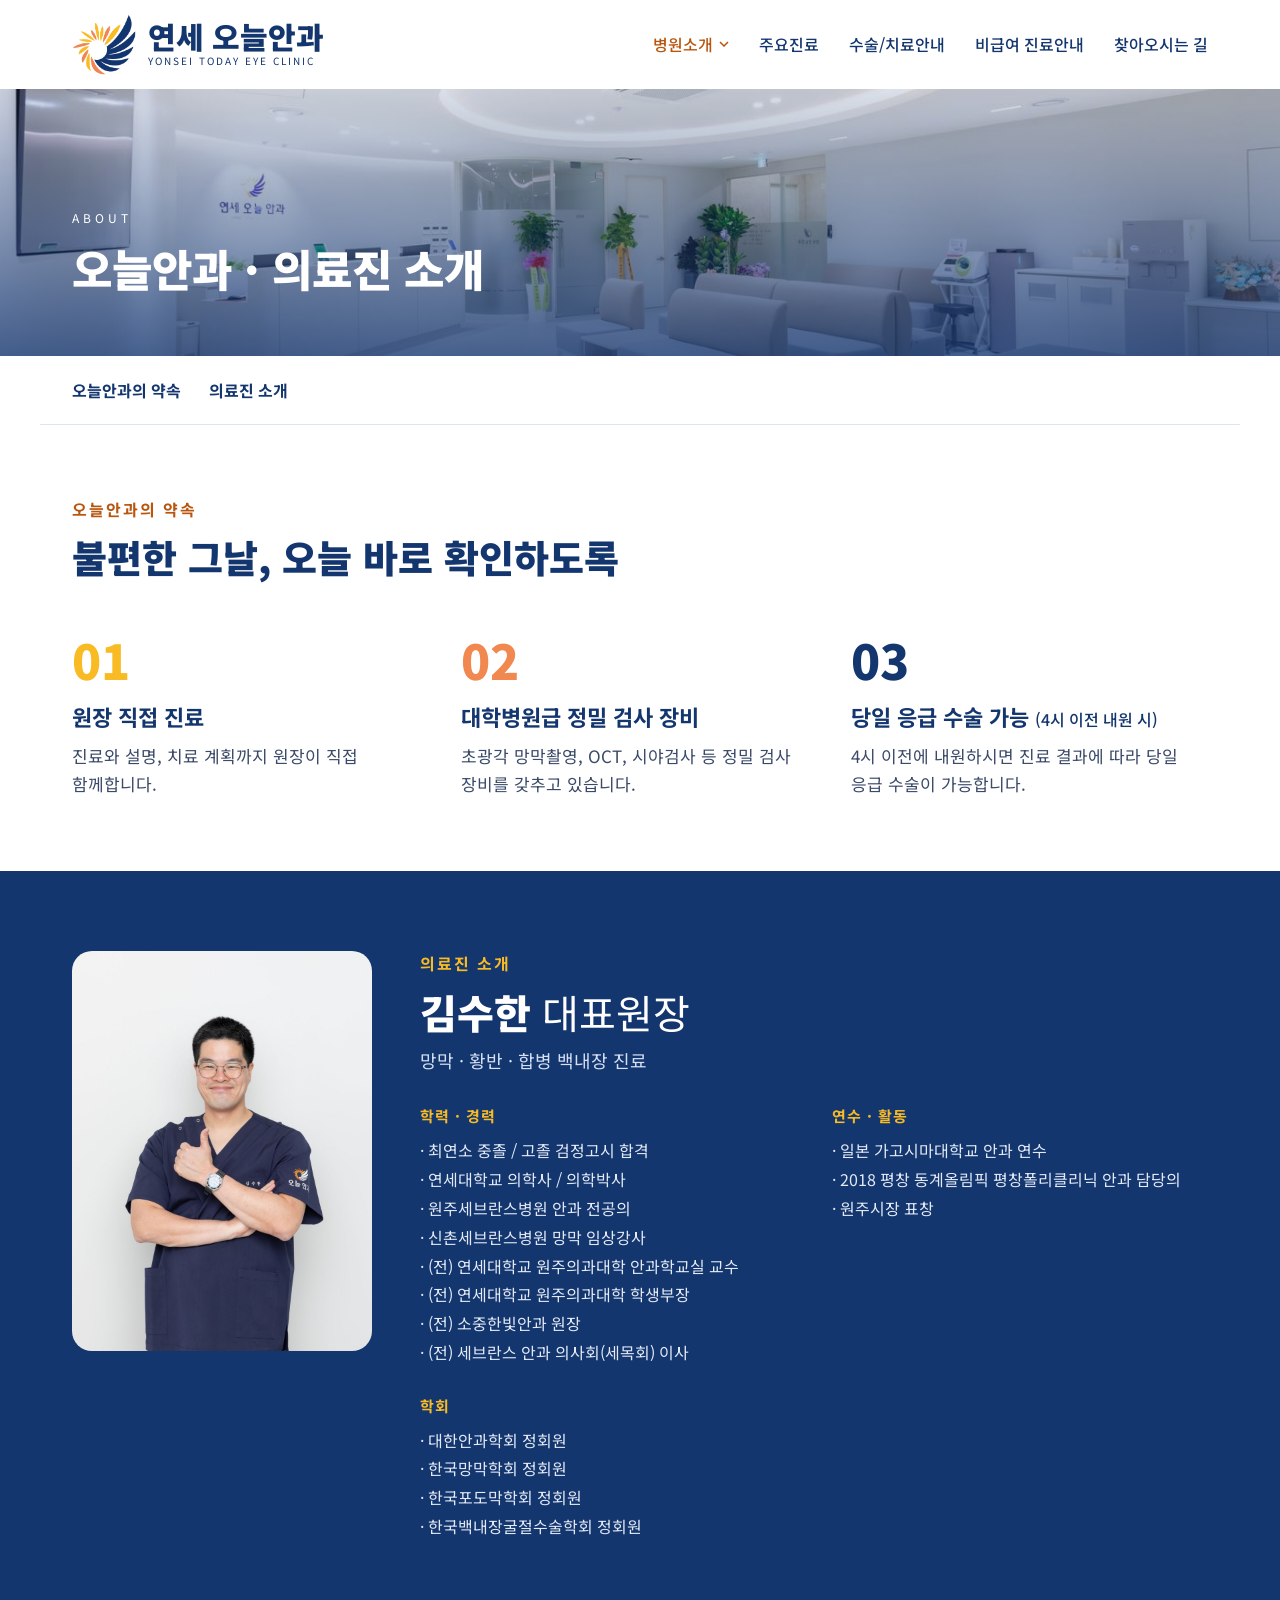
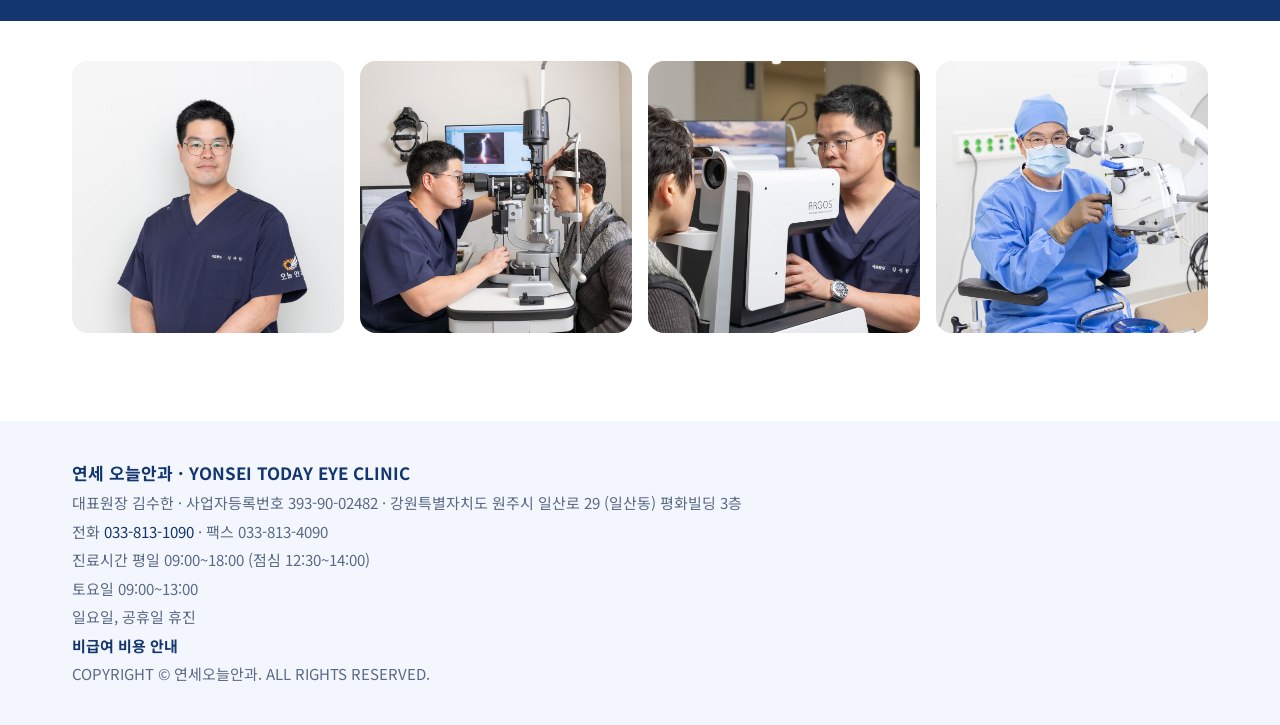
==== about.html @ 513e9a5f "Add files via upload" ====
<!doctype html>
<html lang="ko">
<head>
<meta charset="utf-8">
<meta name="viewport" content="width=device-width, initial-scale=1">
<title>오늘안과 · 의료진 소개 | 연세 오늘안과</title>
<meta name="description" content="오늘안과의 약속과 김수한 대표원장 소개 - 연세대학교 원주의과대학 안과학교실 교수 출신 원장이 직접 진료합니다.">
<meta property="og:title" content="오늘안과 · 의료진 소개 | 연세 오늘안과">
<meta property="og:description" content="오늘안과의 약속과 김수한 대표원장 소개 - 연세대학교 원주의과대학 안과학교실 교수 출신 원장이 직접 진료합니다.">
<meta property="og:image" content="assets/photos/tour-entrance.jpg">
<link rel="preconnect" href="https://fonts.googleapis.com">
<link rel="stylesheet" href="https://fonts.googleapis.com/css2?family=Noto+Sans+KR:wght@400;500;700;900&family=Nanum+Brush+Script&display=swap">
<link rel="stylesheet" href="assets/style.css">
</head>
<body>
<div style="font-family: 'Noto Sans KR', sans-serif; color: #1D2A44; background: #FFFFFF">

<header class="site-header" style="display: flex; flex-wrap: wrap; align-items: center; justify-content: space-between; gap: 12px 24px; max-width: 1200px; margin: 0 auto; padding: 14px 32px; box-sizing: border-box">
<a href="index.html" class="logo" style="display: flex; align-items: center; gap: 12px">
<span class="mark"><img class="sun" src="assets/sun.png" alt=""><img class="wing" src="assets/wing.png" alt=""></span>
<span><span style="display: block; font-size: 30px; font-weight: 900; color: #14366F; line-height: 1.1">연세 오늘안과</span><span style="display: block; font-size: 10px; letter-spacing: 2px; color: #14366F">YONSEI TODAY EYE CLINIC</span></span>
</a>
<button class="menu-btn" type="button" aria-label="메뉴 열기" aria-expanded="false" aria-controls="gnb"><svg width="26" height="26" viewBox="0 0 26 26" aria-hidden="true"><path d="M3 7h20M3 13h20M3 19h20" stroke="currentColor" stroke-width="2" stroke-linecap="round"/></svg></button>
<nav id="gnb" style="display: flex; flex-wrap: wrap; align-items: center; gap: 8px 30px; font-size: 16px; font-weight: 500">
<div class="dd on"><a class="top" href="about.html">병원소개 <svg width="10" height="6" viewBox="0 0 10 6" aria-hidden="true"><path d="M1 1l4 4 4-4" fill="none" stroke="currentColor" stroke-width="1.5"/></svg></a><div class="menu"><div class="box"><a href="about.html" aria-current="page">오늘안과 · 의료진 소개</a><a href="facility.html">병원 둘러보기 · 장비</a></div></div></div><a href="clinics.html">주요진료</a><a href="surgery.html">수술/치료안내</a><a href="fees.html">비급여 진료안내</a><a href="directions.html">찾아오시는 길</a>
</nav>
</header>

<section class="pagehero" style="background-image: url('assets/photos/tour-lobby.jpg')">
<div class="wrap"><div class="eyebrow" style="color: #FFFFFF">ABOUT</div><h1>오늘안과 · 의료진 소개</h1></div>
</section>
<nav class="subtabs wrap" aria-label="페이지 내 이동"><a href="#promise">오늘안과의 약속</a><a href="#doctor">의료진 소개</a></nav>

<div id="promise">
<section style="max-width: 1200px; margin: 0 auto; padding: 72px 32px; box-sizing: border-box">
<div style="font-size: 16px; font-weight: 700; color: #B8560F; letter-spacing: 2px">오늘안과의 약속</div>
<h2 style="margin: 8px 0 40px; font-size: 38px; font-weight: 900; color: #14366F">불편한 그날, 오늘 바로 확인하도록</h2>
<div style="display: grid; grid-template-columns: repeat(auto-fit, minmax(280px, 1fr)); gap: 32px">
<div><div style="font-size: 48px; font-weight: 900; color: #F9BB24">01</div><div style="font-size: 22px; font-weight: 700; color: #14366F; margin: 6px 0 10px">원장 직접 진료</div><p style="margin: 0; font-size: 17px; line-height: 1.7; color: #3B4A68">진료와 설명, 치료 계획까지 원장이 직접 함께합니다.</p></div>
<div><div style="font-size: 48px; font-weight: 900; color: #F08850">02</div><div style="font-size: 22px; font-weight: 700; color: #14366F; margin: 6px 0 10px">대학병원급 정밀 검사 장비</div><p style="margin: 0; font-size: 17px; line-height: 1.7; color: #3B4A68">초광각 망막촬영, OCT, 시야검사 등 정밀 검사 장비를 갖추고 있습니다.</p></div>
<div><div style="font-size: 48px; font-weight: 900; color: #14366F">03</div><div style="font-size: 22px; font-weight: 700; color: #14366F; margin: 6px 0 10px">당일 응급 수술 가능 <span style="font-size: 16px; font-weight: 500">(4시 이전 내원 시)</span></div><p style="margin: 0; font-size: 17px; line-height: 1.7; color: #3B4A68">4시 이전에 내원하시면 진료 결과에 따라 당일 응급 수술이 가능합니다.</p></div>
</div>
</section>

</div>

<section id="doctor" style="background: #14366F">
<div style="display: flex; flex-wrap: wrap; align-items: flex-start; gap: 48px; max-width: 1200px; margin: 0 auto; padding: 80px 32px; box-sizing: border-box">
<div style="flex: 0 0 300px"><img src="assets/photos/doctor-thumbs.jpg" alt="김수한 대표원장" data-zoom style="display: block; width: 300px; max-width: 100%; aspect-ratio: 3/4; object-fit: cover; object-position: center 22%; border-radius: 20px"></div>
<div style="flex: 1 1 520px; color: #FFFFFF">
<div style="font-size: 16px; font-weight: 700; color: #F9BB24; letter-spacing: 2px">의료진 소개</div>
<h2 style="margin: 8px 0 6px; font-size: 40px; font-weight: 900">김수한 <span style="font-weight: 400">대표원장</span></h2>
<p style="margin: 0 0 32px; font-size: 18px; color: #D6E0F2">망막 · 황반 · 합병 백내장 진료</p>
<div style="display: grid; grid-template-columns: repeat(auto-fit, minmax(260px, 1fr)); gap: 28px 36px">
<div><div style="font-size: 15px; font-weight: 700; color: #F9BB24; letter-spacing: 1px; margin-bottom: 10px">학력 · 경력</div><div style="font-size: 16px; line-height: 1.8; color: #E3EAF6">· 최연소 중졸 / 고졸 검정고시 합격</div><div style="font-size: 16px; line-height: 1.8; color: #E3EAF6">· 연세대학교 의학사 / 의학박사</div><div style="font-size: 16px; line-height: 1.8; color: #E3EAF6">· 원주세브란스병원 안과 전공의</div><div style="font-size: 16px; line-height: 1.8; color: #E3EAF6">· 신촌세브란스병원 망막 임상강사</div><div style="font-size: 16px; line-height: 1.8; color: #E3EAF6">· (전) 연세대학교 원주의과대학 안과학교실 교수</div><div style="font-size: 16px; line-height: 1.8; color: #E3EAF6">· (전) 연세대학교 원주의과대학 학생부장</div><div style="font-size: 16px; line-height: 1.8; color: #E3EAF6">· (전) 소중한빛안과 원장</div><div style="font-size: 16px; line-height: 1.8; color: #E3EAF6">· (전) 세브란스 안과 의사회(세목회) 이사</div></div>
<div><div style="font-size: 15px; font-weight: 700; color: #F9BB24; letter-spacing: 1px; margin-bottom: 10px">연수 · 활동</div><div style="font-size: 16px; line-height: 1.8; color: #E3EAF6">· 일본 가고시마대학교 안과 연수</div><div style="font-size: 16px; line-height: 1.8; color: #E3EAF6">· 2018 평창 동계올림픽 평창폴리클리닉 안과 담당의</div><div style="font-size: 16px; line-height: 1.8; color: #E3EAF6">· 원주시장 표창</div></div>
<div><div style="font-size: 15px; font-weight: 700; color: #F9BB24; letter-spacing: 1px; margin-bottom: 10px">학회</div><div style="font-size: 16px; line-height: 1.8; color: #E3EAF6">· 대한안과학회 정회원</div><div style="font-size: 16px; line-height: 1.8; color: #E3EAF6">· 한국망막학회 정회원</div><div style="font-size: 16px; line-height: 1.8; color: #E3EAF6">· 한국포도막학회 정회원</div><div style="font-size: 16px; line-height: 1.8; color: #E3EAF6">· 한국백내장굴절수술학회 정회원</div></div>
</div>
</div>
</div>
</section>


<section class="band" style="padding: 40px 0 88px">
<div class="wrap">
<div class="minis"><figure class="shot mini"><img src="assets/photos/doctor-portrait.jpg" alt="김수한 대표원장" loading="lazy" style="object-position: center 15%"></figure><figure class="shot mini"><img src="assets/photos/slide-slitlamp.jpg" alt="세극등현미경 진료" loading="lazy" style="object-position: 42% center"></figure><figure class="shot mini"><img src="assets/photos/slide-argos.jpg" alt="수술 전 정밀 검사" loading="lazy" style="object-position: 70% center"></figure><figure class="shot mini"><img src="assets/photos/slide-surgery.jpg" alt="수술현미경 앞에서" loading="lazy" style="object-position: center 28%"></figure></div>
</div>
</section>

<footer style="background: #F3F7FD">
<div style="max-width: 1200px; margin: 0 auto; padding: 36px 32px; box-sizing: border-box; font-size: 15px; line-height: 1.9; color: #5B6985">
<div style="font-weight: 700; color: #14366F; font-size: 17px">연세 오늘안과 · YONSEI TODAY EYE CLINIC</div>
대표원장 김수한 · 사업자등록번호 393-90-02482 · 강원특별자치도 원주시 일산로 29 (일산동) 평화빌딩 3층<br>
전화 <a href="tel:0338131090">033-813-1090</a> · 팩스 033-813-4090<br>
진료시간 평일 09:00~18:00 (점심 12:30~14:00)<br>
토요일 09:00~13:00<br>
일요일, 공휴일 휴진<br>
<a href="fees.html" style="font-weight: 700">비급여 비용 안내</a><br>
COPYRIGHT © 연세오늘안과. ALL RIGHTS RESERVED.
</div>
</footer>
<div class="quickbar" aria-label="빠른 메뉴">
<a href="directions.html#contact"><svg width="22" height="22" viewBox="0 0 24 24" aria-hidden="true"><circle cx="12" cy="12" r="9" fill="none" stroke="currentColor" stroke-width="2"/><path d="M12 7v5l3 2" stroke="currentColor" stroke-width="2" fill="none" stroke-linecap="round"/></svg>진료시간</a>
<a href="tel:0338131090" class="main"><svg width="22" height="22" viewBox="0 0 24 24" aria-hidden="true"><path d="M6.6 10.8a15.1 15.1 0 006.6 6.6l2.2-2.2a1 1 0 011-.25 11.4 11.4 0 003.6.57 1 1 0 011 1V20a1 1 0 01-1 1A17 17 0 013 4a1 1 0 011-1h3.5a1 1 0 011 1c0 1.25.2 2.45.57 3.57a1 1 0 01-.25 1z" fill="currentColor"/></svg>전화 예약</a>
<a href="directions.html"><svg width="22" height="22" viewBox="0 0 24 24" aria-hidden="true"><path d="M12 2a7 7 0 00-7 7c0 5 7 13 7 13s7-8 7-13a7 7 0 00-7-7zm0 9.5A2.5 2.5 0 1112 6.5a2.5 2.5 0 010 5z" fill="currentColor"/></svg>오시는길</a>
</div>
<script>
(function(){var h=document.querySelector('.site-header'),b=h&&h.querySelector('.menu-btn');if(!b)return;
b.addEventListener('click',function(){var o=h.classList.toggle('open');b.setAttribute('aria-expanded',o);b.setAttribute('aria-label',o?'메뉴 닫기':'메뉴 열기');});})();
</script>
<script src="assets/site.js"></script>

</div>
</body>
</html>
---- assets/style.css ----
body{margin:0}
a{color:#14366F;text-decoration:none}a:hover{color:#B8560F}
.mark{position:relative;display:block;width:64px;aspect-ratio:406/384}
.mark img{position:absolute;left:0;top:0;width:100%;height:100%}
.wing{transform-origin:42.9% 66.1%;animation:flap 3.3s ease-in-out 3}
.sun{transform-origin:38.5% 56.5%;animation:breathe 3.3s ease-in-out 3}
@keyframes flap{0%,100%{transform:rotate(0deg)}40%{transform:rotate(-12deg)}}
@keyframes breathe{0%,100%{transform:scale(1) rotate(0deg)}40%{transform:scale(1.07) rotate(3deg)}}
.sky{position:absolute;left:0;top:0;right:0;bottom:0;background:linear-gradient(100deg,#F2F9FE 0%,#D3E9FA 55%,#BBDDF6 100%)}
.glow{position:absolute;left:-140px;bottom:-200px;width:620px;height:520px;border-radius:50%;background:#EAF2B0;opacity:.7;filter:blur(70px);animation:drift 16s ease-in-out infinite alternate}
@keyframes drift{from{transform:translate(0,0)}to{transform:translate(90px,-30px)}}
body{word-break:keep-all}
.heroshow{position:absolute;right:0;top:0;height:100%;width:min(56%,780px);overflow:hidden;-webkit-mask-image:linear-gradient(to right,transparent 0,#000 28%);mask-image:linear-gradient(to right,transparent 0,#000 28%)}
.heroshow img{position:absolute;left:0;top:0;width:100%;height:100%;object-fit:cover;opacity:0;animation:kb 18s linear infinite}
.heroshow img:nth-child(2){animation-delay:6s}
.heroshow img:nth-child(3){animation-delay:12s}
@keyframes kb{0%{opacity:0;transform:scale(1)}5.5%{opacity:1}33.3%{opacity:1}38.9%{opacity:0;transform:scale(1.1)}100%{opacity:0;transform:scale(1.1)}}
@media (prefers-reduced-motion:reduce){.heroshow img{animation:none}.heroshow img:first-child{opacity:1}}

@media (prefers-reduced-motion:reduce){.wing,.sun,.glow{animation:none}}
.dd{position:relative}
.dd .top{display:inline-flex;align-items:center;gap:6px}
.dd .menu{display:none;position:absolute;left:-16px;top:100%;padding-top:14px;z-index:30;min-width:190px}
.dd:hover .menu,.dd:focus-within .menu{display:block}
.dd .box{background:#FFFFFF;border:1px solid #DCE5F3;border-radius:14px;padding:8px;box-shadow:0 8px 24px rgba(20,54,111,.12)}
.dd .box a{display:block;padding:12px 14px;border-radius:8px;white-space:nowrap}
.dd .box a:hover{background:#F3F7FD}
header{position:relative;z-index:20}


/* ---- 공통 ---- */
html{scroll-behavior:smooth}
.wrap{max-width:1200px;margin:0 auto;padding-left:32px;padding-right:32px;box-sizing:border-box}
.band{padding:88px 0}
.eyebrow{font-size:12px;letter-spacing:4px;color:#14366F}
.h2{margin:12px 0 0;font-size:36px;line-height:1.35;font-weight:400;color:#14366F}
.h2 b{font-weight:900}
.lead{margin:12px 0 0;font-size:17px;line-height:1.7;color:#3B4A68}
.pill{display:inline-block;border:1px solid #14366F;border-radius:999px;padding:12px 26px;font-size:14px;font-weight:700;background:#FFFFFF;white-space:nowrap}
.pill:hover{background:#14366F;color:#FFFFFF}
.pills{display:flex;flex-wrap:wrap;gap:10px}
.pills.light .pill{background:transparent;border-color:rgba(255,255,255,.6);color:#FFFFFF}
.pills.light .pill:hover{background:#FFFFFF;color:#14366F}
.headrow{display:flex;flex-wrap:wrap;align-items:flex-end;justify-content:space-between;gap:20px;margin-bottom:36px}
nav a[aria-current="page"],.dd.on .top{color:#B8560F}

/* 헤더 · 모바일 메뉴 */
.menu-btn{display:none;background:none;border:0;padding:6px;color:#14366F;cursor:pointer;margin-left:auto}
@media (max-width:760px){
 .site-header{padding:10px 20px!important}
 .site-header .logo>span:last-child>span:first-child{font-size:24px!important}
 .mark{width:52px}
 .menu-btn{display:block}
 .site-header .cta{display:none}
 #gnb{display:none!important;width:100%;flex-direction:column;align-items:stretch!important;gap:0!important;border-top:1px solid #DCE5F3;font-size:17px!important}
 .site-header.open #gnb{display:flex!important}
 #gnb>a,#gnb .dd .top{display:flex!important;padding:14px 4px;border-bottom:1px solid #EEF3FB}
 .dd .menu{display:block!important;position:static;padding:0;min-width:0}
 .dd .box{border:0;box-shadow:none;border-radius:0;padding:0 0 0 14px;background:#F8FAFE}
 .dd .box a{padding:12px 4px!important;font-size:15px;border-bottom:1px solid #EEF3FB;border-radius:0}
 h1{font-size:46px!important}.script{font-size:40px!important}.h2,h2{font-size:28px!important}
 .wrap{padding-left:20px;padding-right:20px}
 .band{padding:64px 0}
}

/* 히어로 슬라이드: 모바일에서는 사진을 글 위에 따로 */
@media (max-width:900px){
 .heroshow{position:relative!important;width:100%!important;height:300px!important;-webkit-mask-image:none;mask-image:none}
 .glow{display:none}
}

/* 원장 소개 */
.split{display:flex;flex-wrap:wrap;gap:56px;align-items:center}
.split>div:last-child{flex:1 1 420px}
.docphoto{flex:0 0 380px;max-width:100%}
.docphoto img{display:block;width:100%;aspect-ratio:4/5;object-fit:cover;object-position:center 20%;border-radius:24px;background:#E9EDF2}
.docname{margin:24px 0 12px;font-size:28px;font-weight:900;color:#14366F}
.docname span{font-size:18px;font-weight:500}
.dlist{list-style:none;margin:0 0 28px;padding:0;font-size:16px;line-height:2;color:#2B3A5A}
.dlist li:before{content:"·";margin-right:8px;color:#C27200;font-weight:900}

/* 장비 카드 */
.eqgrid{display:grid;grid-template-columns:repeat(auto-fill,minmax(250px,1fr));gap:20px}
.eqcard{display:block;background:#FFFFFF;border:1px solid #DCE5F3;border-radius:16px;overflow:hidden;color:inherit}
.eqcard img{display:block;width:100%;aspect-ratio:4/3;object-fit:cover;background:#F3F5F8}
a.eqcard:hover{color:inherit;box-shadow:0 10px 28px rgba(20,54,111,.12);transform:translateY(-2px);transition:.2s}
.eqbody,.eqitem{padding:20px 22px 24px}
.eqitem{background:#FFFFFF;border:1px solid #DCE5F3;border-radius:16px}
.eqlist{display:grid;grid-template-columns:repeat(auto-fill,minmax(250px,1fr));gap:16px}
.eqlist.mt{margin-top:16px}
.eqname{font-size:20px;font-weight:900;color:#14366F;margin:10px 0 8px}
.eqbody p,.eqitem p{margin:0;font-size:15px;line-height:1.7;color:#3B4A68}
.tag{display:inline-block;background:#DCEBFA;color:#14366F;font-size:12px;font-weight:700;padding:4px 10px;border-radius:999px}
.tag.warm{background:#FDEFE6;color:#8A3F0B}.tag.sun{background:#FFF1C2;color:#7A5200}.tag.mint{background:#E2F3EA;color:#1D5B3A}
.cat{margin:56px 0 18px;font-size:22px;font-weight:900;color:#14366F;border-left:5px solid #F9BB24;padding-left:12px}

/* 사진 */
.shot{margin:0;position:relative;overflow:hidden;border-radius:16px;background:#EEF1F5}
.shot img{display:block;width:100%;height:100%;aspect-ratio:3/2;object-fit:cover;transition:transform .5s}
.shot:hover img{transform:scale(1.04)}
.shot figcaption{position:absolute;left:14px;bottom:14px;background:rgba(20,54,111,.82);color:#FFFFFF;font-size:14px;font-weight:700;padding:6px 14px;border-radius:999px}
.tourhi{display:grid;grid-template-columns:repeat(4,1fr);gap:16px}
.tourhi .big{grid-column:span 2;grid-row:span 2}
.gallery{display:grid;grid-template-columns:repeat(auto-fill,minmax(320px,1fr));gap:18px;margin-top:36px}
@media (max-width:900px){.tourhi{grid-template-columns:1fr 1fr}.tourhi .big{grid-row:auto}}
@media (max-width:520px){.tourhi .big{grid-column:span 2}.gallery{grid-template-columns:1fr}}
.entr{max-width:1200px;margin:32px auto 0}
.entr img{aspect-ratio:21/9}

/* 페이지 상단 사진 */
.pagehero{position:relative;background-size:cover;background-position:center;padding:120px 0 56px}
.pagehero:before{content:"";position:absolute;inset:0;background:linear-gradient(0deg,rgba(20,54,111,.78),rgba(20,54,111,.15))}
.pagehero .wrap{position:relative}
.pagehero h1{margin:10px 0 0;font-size:44px;font-weight:900;color:#FFFFFF}
.subtabs{display:flex;gap:28px;padding-top:22px;padding-bottom:22px;border-bottom:1px solid #DCE5F3;font-weight:700}

/* 진료시간 · 오시는길 */
.infogrid{display:grid;grid-template-columns:repeat(auto-fit,minmax(300px,1fr));gap:56px}
.hours{margin-top:20px;font-size:17px;line-height:1.6}
.hrow{display:flex;justify-content:space-between;gap:16px;padding:12px 0;border-bottom:1px solid #DCE5F3}
.hours.dark .hrow{border-color:rgba(255,255,255,.2)}
.hours.dark b{color:#F9BB24}
.note{margin:18px 0 0;font-size:15px}
.addr{margin:20px 0 8px;font-size:19px;line-height:1.6}
.tel{margin:0 0 24px;font-size:17px}

/* 모바일 하단 고정 버튼 */
.quickbar{display:none}
@media (max-width:760px){
 body{padding-bottom:68px}
 .quickbar{display:grid;grid-template-columns:1fr 1fr 1fr;position:fixed;left:0;right:0;bottom:0;z-index:50;background:#FFFFFF;border-top:1px solid #DCE5F3;box-shadow:0 -4px 16px rgba(20,54,111,.08)}
 .quickbar a{display:flex;flex-direction:column;align-items:center;gap:3px;padding:10px 0 12px;font-size:13px;font-weight:700}
 .quickbar a.main{background:#14366F;color:#FFFFFF}
}
.tourhi.trio{grid-template-columns:2fr 1fr 1fr;grid-auto-rows:360px}
.tourhi.trio .big{grid-column:auto;grid-row:auto}
.tourhi.trio img{aspect-ratio:auto;height:100%}
@media (max-width:900px){.tourhi.trio{grid-template-columns:1fr;grid-auto-rows:240px}}
/* 수술/치료 */
.sgrid{display:grid;grid-template-columns:repeat(auto-fit,minmax(280px,1fr));gap:20px}
.scard{position:relative;display:block;background:#FFFFFF;border:1px solid #DCE5F3;border-radius:18px;overflow:hidden;color:inherit}
.scard:hover{color:inherit;box-shadow:0 10px 28px rgba(20,54,111,.12)}
.scard img{display:block;width:100%;aspect-ratio:4/3;object-fit:cover}
.sbody{padding:20px 22px 24px}.sbody p{margin:0;font-size:15px;line-height:1.7;color:#3B4A68}
.badge{position:absolute;top:14px;left:14px;z-index:2;background:#F9BB24;color:#14366F;font-size:14px;font-weight:900;padding:7px 14px;border-radius:999px;box-shadow:0 4px 12px rgba(0,0,0,.15)}
.badge.inline{position:static;display:inline-block;margin-top:16px;font-size:16px;box-shadow:none}
.sphoto{flex:0 0 460px;max-width:100%}
.sphoto img{display:block;width:100%;aspect-ratio:4/5;object-fit:cover;border-radius:24px}
.split.rev{flex-direction:row-reverse}
.lead b{font-weight:900}
@media (max-width:900px){.sphoto{flex:1 1 100%}.sphoto img{aspect-ratio:4/3}.split.rev{flex-direction:row}}
/* 지도 */
.mapcol{flex:1 1 520px;min-width:0}
.nmap{height:380px;border-radius:20px;overflow:hidden;background:#EEF3FB}
.nmap-empty{height:100%;display:flex;flex-direction:column;align-items:center;justify-content:center;gap:4px;text-align:center;color:#5B6985;padding:24px;box-sizing:border-box}
.nmap-empty b{font-size:22px;color:#14366F}.nmap-empty small{margin-top:10px;font-size:14px}
/* 사진 확대 */
.lightbox{display:none;position:fixed;inset:0;z-index:100;background:rgba(10,20,45,.92);align-items:center;justify-content:center}
.lightbox.on{display:flex}
.lightbox figure{margin:0;max-width:min(92vw,1400px);text-align:center}
.lightbox img{max-width:100%;max-height:82vh;border-radius:12px;display:block;margin:0 auto}
.lightbox figcaption{color:#FFFFFF;font-size:16px;font-weight:700;margin-top:14px}
.lightbox button{position:absolute;background:rgba(255,255,255,.14);color:#FFFFFF;border:0;width:52px;height:52px;border-radius:50%;font-size:32px;line-height:1;cursor:pointer}
.lightbox button:hover{background:rgba(255,255,255,.3)}
.lb-close{top:18px;right:18px}.lb-prev{left:18px;top:50%;margin-top:-26px}.lb-next{right:18px;top:50%;margin-top:-26px}
@media (max-width:760px){.lightbox button{width:42px;height:42px;font-size:26px}.lb-prev{left:6px}.lb-next{right:6px}}
/* 원장 사진 모음 */
.minis{display:grid;grid-template-columns:repeat(4,1fr);gap:16px}
.shot.mini img{aspect-ratio:1/1}
.shot.mini figcaption{font-size:13px;left:10px;bottom:10px;padding:5px 12px}
@media (max-width:760px){.minis{grid-template-columns:1fr 1fr}}
/* 주요진료 */
.alert{margin:32px 0 0;background:#FFF6DC;border:1px solid #F9BB24;border-radius:14px;padding:18px 22px;font-size:16px;line-height:1.7;color:#3B4A68}
.alert b{display:block;color:#8A3F0B;font-size:17px}.alert a{font-weight:900;white-space:nowrap}
.dgrid{display:grid;grid-template-columns:repeat(auto-fill,minmax(320px,1fr));gap:20px;margin-top:36px}
.dcard{background:#FFFFFF;border:1px solid #DCE5F3;border-radius:16px;padding:26px 26px 28px}
.dcard h3{margin:0 0 10px;font-size:22px;font-weight:900;color:#14366F}
.dcard p{margin:0;font-size:15px;line-height:1.75;color:#3B4A68}
.dlabel{margin:18px 0 8px;font-size:13px;font-weight:700;letter-spacing:1px;color:#B8560F}
.chips{list-style:none;margin:0;padding:0;display:flex;flex-wrap:wrap;gap:6px}
.chips li{background:#EEF3FB;color:#14366F;font-size:13px;font-weight:500;padding:5px 11px;border-radius:999px}
.dcard .treat{color:#1D2A44;font-weight:500}
@media (max-width:520px){.dgrid{grid-template-columns:1fr}}
/* 강조 문구 · 비급여 표 */
.must{margin-top:14px;background:#FFF6DC;border-left:4px solid #F9BB24;border-radius:8px;padding:12px 14px;font-size:15px;line-height:1.6;font-weight:700;color:#8A3F0B}
.fees{width:100%;border-collapse:collapse;margin-top:36px;font-size:16px;border-top:2px solid #14366F}
.fees th,.fees td{padding:14px 16px;border-bottom:1px solid #DCE5F3;text-align:left;vertical-align:middle}
.fees thead th{background:#F3F7FD;color:#14366F;font-weight:700}
.fees tbody th{width:180px;color:#14366F;font-weight:900;background:#F8FAFE;border-right:1px solid #DCE5F3}
.fees .won{text-align:right;font-weight:700;white-space:nowrap;color:#1D2A44}
@media (max-width:620px){.fees{font-size:14px}.fees th,.fees td{padding:11px 10px}.fees tbody th{width:74px}}
@media (min-width:761px){.dd .menu{min-width:210px}}
.fees thead th:last-child{text-align:right}
.eqcard{position:relative}.badge.sm{font-size:13px;margin:6px 0 0;padding:5px 12px}
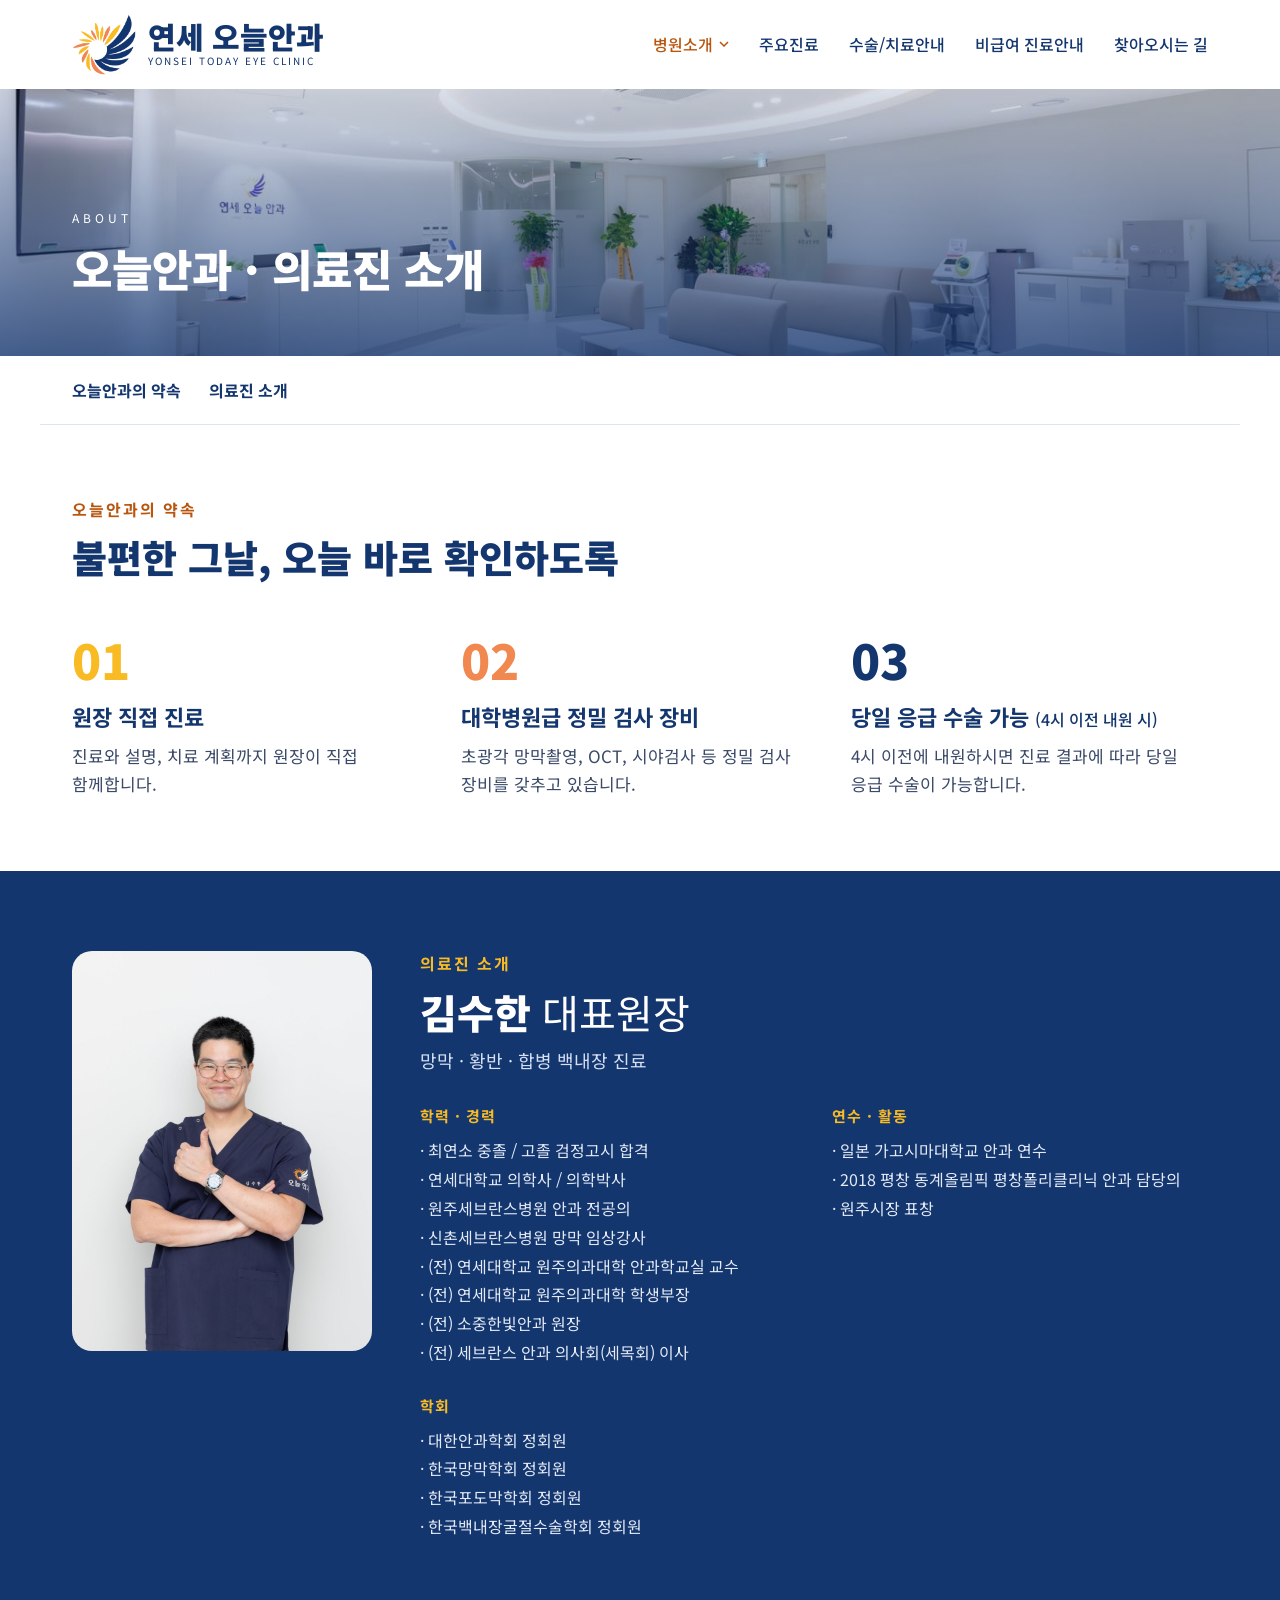
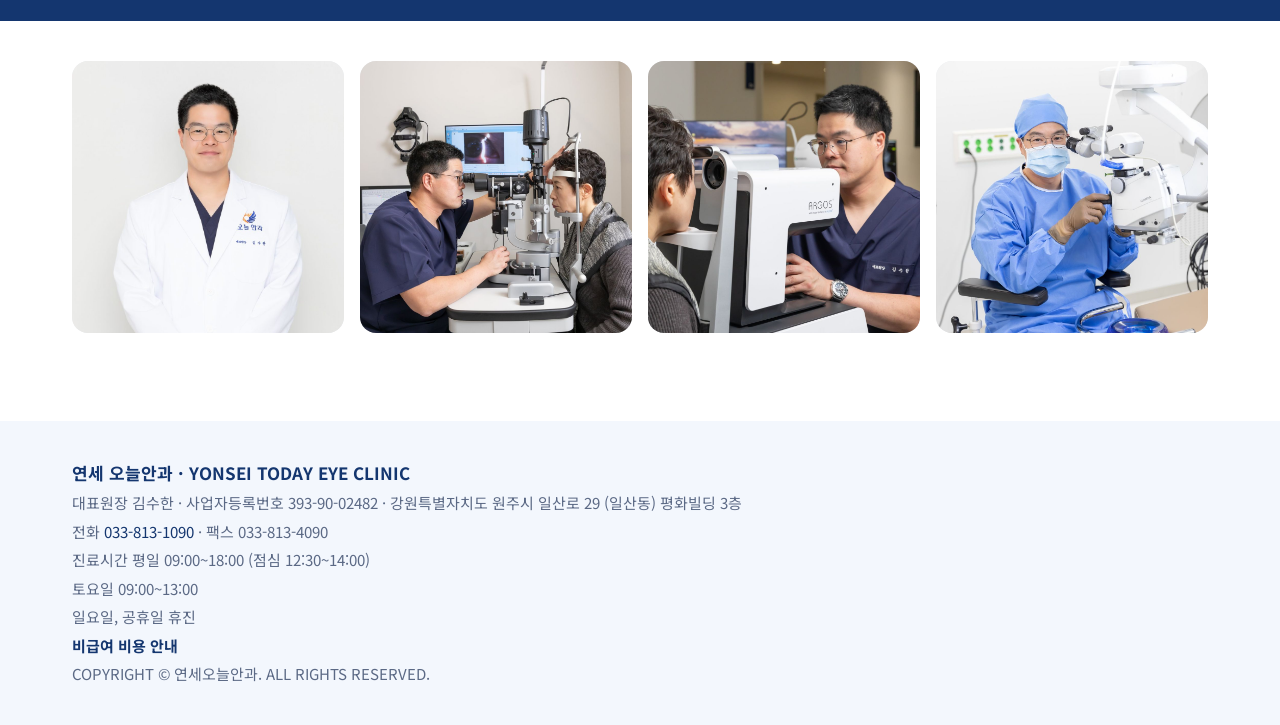
==== commit 9d79e3dd: "Add files via upload" ====
--- a/about.html
+++ b/about.html
@@ -10,7 +10,7 @@
 <meta property="og:image" content="assets/photos/tour-entrance.jpg">
 <link rel="preconnect" href="https://fonts.googleapis.com">
 <link rel="stylesheet" href="https://fonts.googleapis.com/css2?family=Noto+Sans+KR:wght@400;500;700;900&family=Nanum+Brush+Script&display=swap">
-<link rel="stylesheet" href="assets/style.css">
+<link rel="stylesheet" href="assets/style.css?v=21">
 </head>
 <body>
 <div style="font-family: 'Noto Sans KR', sans-serif; color: #1D2A44; background: #FFFFFF">
@@ -63,7 +63,7 @@
 
 <section class="band" style="padding: 40px 0 88px">
 <div class="wrap">
-<div class="minis"><figure class="shot mini"><img src="assets/photos/doctor-portrait.jpg" alt="김수한 대표원장" loading="lazy" style="object-position: center 15%"></figure><figure class="shot mini"><img src="assets/photos/slide-slitlamp.jpg" alt="세극등현미경 진료" loading="lazy" style="object-position: 42% center"></figure><figure class="shot mini"><img src="assets/photos/slide-argos.jpg" alt="수술 전 정밀 검사" loading="lazy" style="object-position: 70% center"></figure><figure class="shot mini"><img src="assets/photos/slide-surgery.jpg" alt="수술현미경 앞에서" loading="lazy" style="object-position: center 28%"></figure></div>
+<div class="minis"><figure class="shot mini"><img src="assets/photos/doctor-whitecoat.jpg" alt="김수한 대표원장" loading="lazy" style="object-position: center 15%"></figure><figure class="shot mini"><img src="assets/photos/slide-slitlamp.jpg" alt="세극등현미경 진료" loading="lazy" style="object-position: 42% center"></figure><figure class="shot mini"><img src="assets/photos/slide-argos.jpg" alt="수술 전 정밀 검사" loading="lazy" style="object-position: 70% center"></figure><figure class="shot mini"><img src="assets/photos/slide-surgery.jpg" alt="수술현미경 앞에서" loading="lazy" style="object-position: center 28%"></figure></div>
 </div>
 </section>
 
--- a/assets/style.css
+++ b/assets/style.css
@@ -192,3 +192,7 @@
 @media (min-width:761px){.dd .menu{min-width:210px}}
 .fees thead th:last-child{text-align:right}
 .eqcard{position:relative}.badge.sm{font-size:13px;margin:6px 0 0;padding:5px 12px}
+
+/* 오시는길 사진 */
+.gallery.way{grid-template-columns:repeat(3,1fr);margin:40px 0 0}
+@media (max-width:760px){.gallery.way{grid-template-columns:1fr}}
